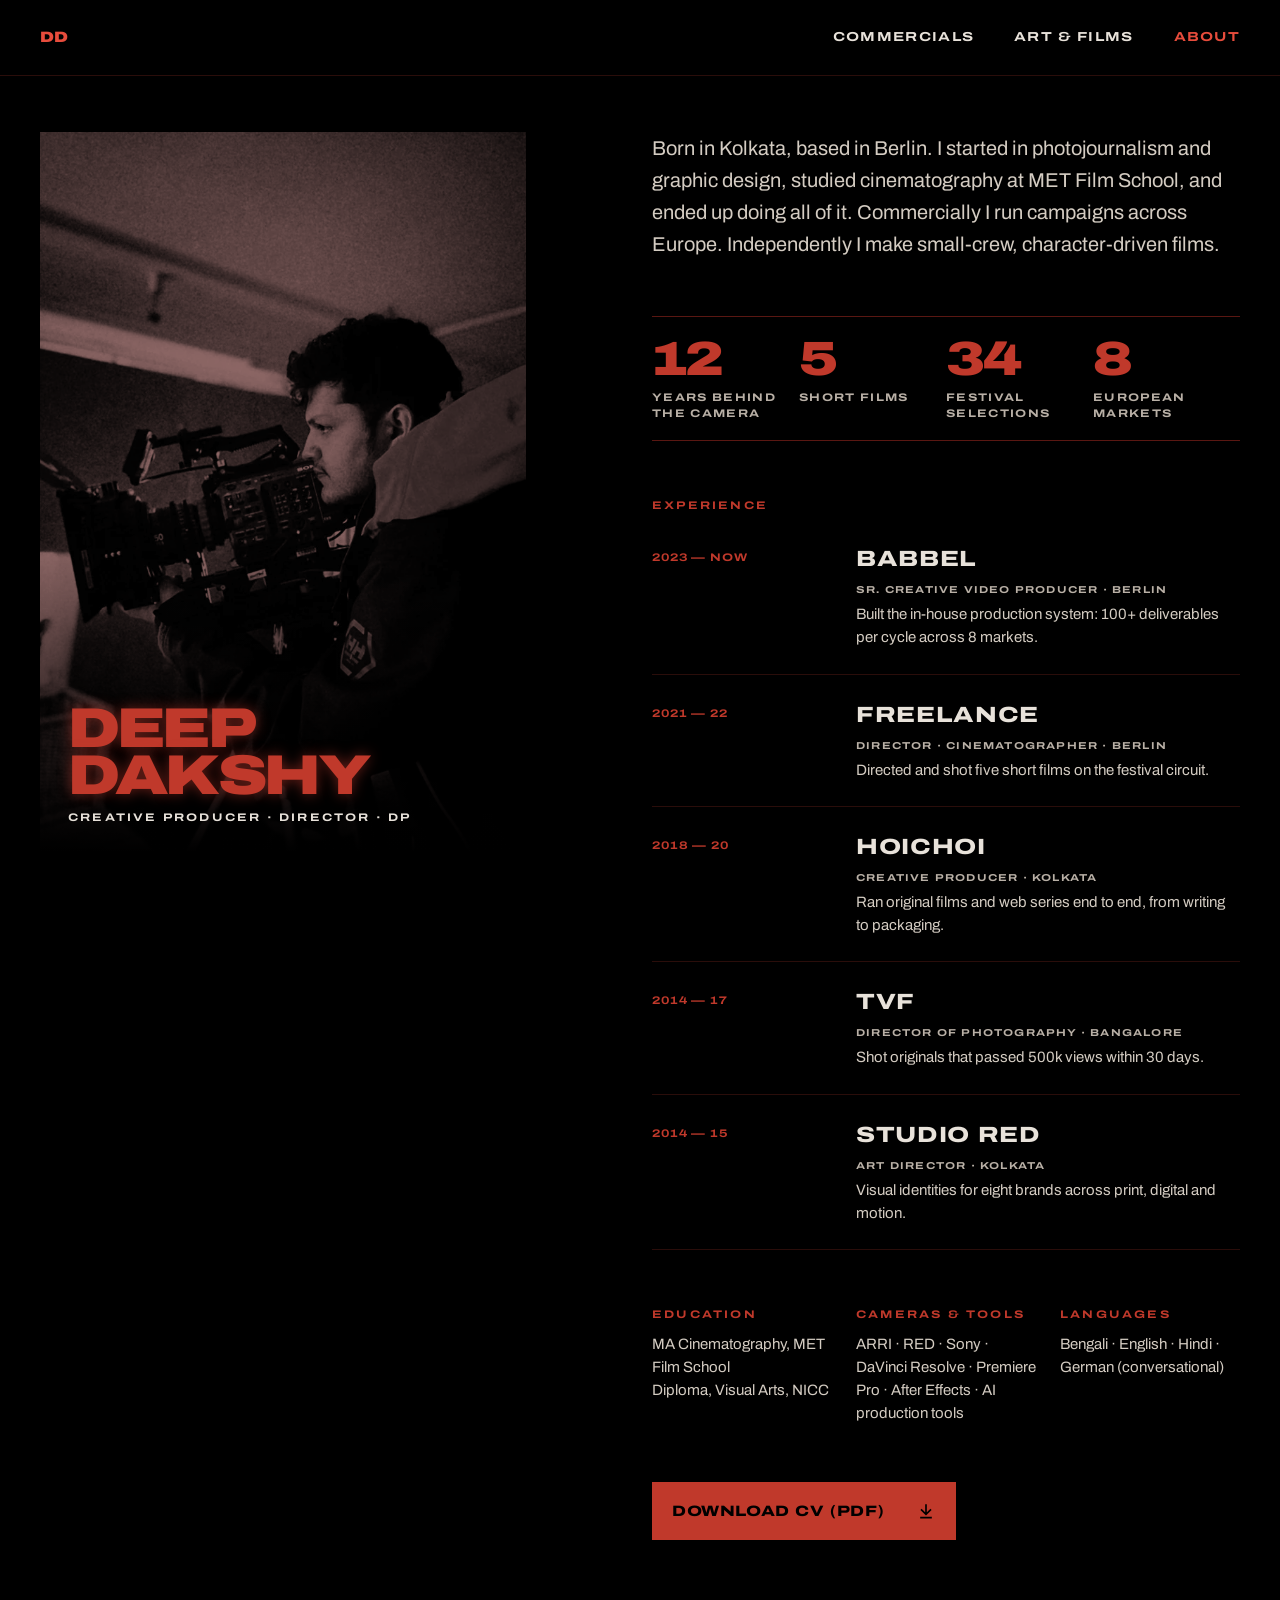
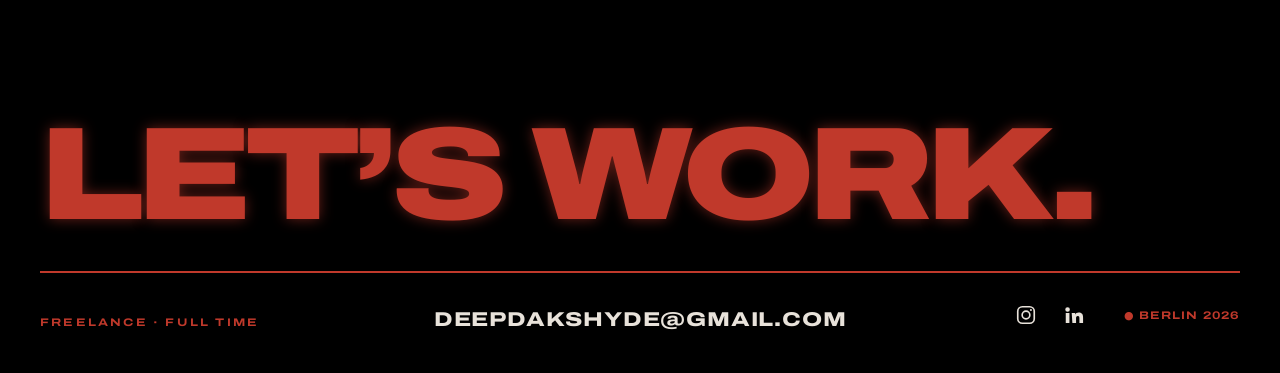
==== about.html @ ab52849b "Add files via upload" ====
<!DOCTYPE html>
<html lang="en">
<head>
  <meta charset="UTF-8">
  <meta name="viewport" content="width=device-width, initial-scale=1">
  <title>About &amp; CV — Deep Dakshy</title>
  <meta name="description" content="About Deep Dakshy: cinematographer, director and creative producer in Berlin. Experience at Babbel, Hoichoi, TVF and Studio Red. MA Cinematography, MET Film School.">
  <meta name="theme-color" content="#000000">
  <link rel="canonical" href="https://deepdakshy.com/about.html">
  <meta property="og:type" content="profile">
  <meta property="og:site_name" content="Deep Dakshy">
  <meta property="og:title" content="About &amp; CV — Deep Dakshy">
  <meta property="og:description" content="Cinematographer, director and creative producer. Berlin / Kolkata.">
  <meta property="og:url" content="https://deepdakshy.com/about.html">
  <meta property="og:image" content="https://deepdakshy.com/images/og-image.jpg">
  <meta property="og:image:width" content="1200">
  <meta property="og:image:height" content="630">
  <meta name="twitter:card" content="summary_large_image">
  <meta name="twitter:image" content="https://deepdakshy.com/images/og-image.jpg">
  <link rel="icon" href="/favicon.svg" type="image/svg+xml">
  <link rel="icon" href="/favicon.ico" sizes="any">
  <link rel="apple-touch-icon" href="/apple-touch-icon.png">
  <link rel="preconnect" href="https://fonts.googleapis.com">
  <link rel="preconnect" href="https://fonts.gstatic.com" crossorigin>
  <link href="https://fonts.googleapis.com/css2?family=Archivo:wdth,wght@62..125,400..900&display=swap" rel="stylesheet">
  <link rel="stylesheet" href="css/site.css">
</head>
<body data-page="about">
<a class="skip" href="#main">Skip to content</a>

<nav class="nav" aria-label="Main">
  <a class="nav__mark" href="index.html" aria-label="Deep Dakshy, home">DD</a>
  <div class="nav__links">
    <a href="commercial.html">COMMERCIALS</a>
    <a href="art.html">ART &amp; FILMS</a>
    <a href="about.html" aria-current="page">ABOUT</a>
  </div>
</nav>

<main id="main" class="about-wrap">
  <header class="about-hero">
    <img class="duotone" src="images/candid.webp" alt="Deep Dakshy operating a cinema camera" style="object-position: 62% 35%">
    <div class="duotone-tint"></div>
    <div class="about-hero__fade"></div>
    <div class="about-hero__name">
      <h1 class="t-display">DEEP<br>DAKSHY</h1>
      <span class="t-label">Creative producer · Director · DP</span>
    </div>
  </header>

  <div class="about-body">
    <p class="about-lede">Born in Kolkata, based in Berlin. I started in photojournalism and graphic design, studied cinematography at MET Film School, and ended up doing all of it. Commercially I run campaigns across Europe. Independently I make small-crew, character-driven films.</p>

    <div class="stats stats--4">
      <div class="stat"><span class="stat__n">12</span><span class="stat__l">YEARS BEHIND THE CAMERA</span></div>
      <div class="stat"><span class="stat__n">5</span><span class="stat__l">SHORT FILMS</span></div>
      <div class="stat"><span class="stat__n">34</span><span class="stat__l">FESTIVAL SELECTIONS</span></div>
      <div class="stat"><span class="stat__n">8</span><span class="stat__l">EUROPEAN MARKETS</span></div>
    </div>

    <section aria-labelledby="exp-h">
      <h2 id="exp-h" class="t-label t-red" style="margin:0 0 6px">Experience</h2>
      <div class="jobs">
        <div class="job"><span class="job__yrs">2023 — NOW</span><div class="job__main"><span class="job__co">BABBEL</span><span class="job__role">SR. CREATIVE VIDEO PRODUCER · BERLIN</span><span class="job__proof">Built the in-house production system: 100+ deliverables per cycle across 8 markets.</span></div></div>
        <div class="job"><span class="job__yrs">2021 — 22</span><div class="job__main"><span class="job__co">FREELANCE</span><span class="job__role">DIRECTOR · CINEMATOGRAPHER · BERLIN</span><span class="job__proof">Directed and shot five short films on the festival circuit.</span></div></div>
        <div class="job"><span class="job__yrs">2018 — 20</span><div class="job__main"><span class="job__co">HOICHOI</span><span class="job__role">CREATIVE PRODUCER · KOLKATA</span><span class="job__proof">Ran original films and web series end to end, from writing to packaging.</span></div></div>
        <div class="job"><span class="job__yrs">2014 — 17</span><div class="job__main"><span class="job__co">TVF</span><span class="job__role">DIRECTOR OF PHOTOGRAPHY · BANGALORE</span><span class="job__proof">Shot originals that passed 500k views within 30 days.</span></div></div>
        <div class="job"><span class="job__yrs">2014 — 15</span><div class="job__main"><span class="job__co">STUDIO RED</span><span class="job__role">ART DIRECTOR · KOLKATA</span><span class="job__proof">Visual identities for eight brands across print, digital and motion.</span></div></div>
      </div>
    </section>

    <div class="facts">
      <div class="fact"><h3 class="t-label t-red">Education</h3><p>MA Cinematography, MET Film School<br>Diploma, Visual Arts, NICC</p></div>
      <div class="fact"><h3 class="t-label t-red">Cameras &amp; tools</h3><p>ARRI · RED · Sony · DaVinci Resolve · Premiere Pro · After Effects · AI production tools</p></div>
      <div class="fact"><h3 class="t-label t-red">Languages</h3><p>Bengali · English · Hindi · German (conversational)</p></div>
    </div>

    <a class="btn-red" href="DeepDakshy_CV.pdf" download style="align-self:flex-start">DOWNLOAD CV (PDF)
      <svg width="20" height="20" viewBox="0 0 24 24" fill="none" stroke="#000" stroke-width="2" aria-hidden="true"><path d="M12 4v12M6 10l6 6 6-6M5 20h14"/></svg>
    </a>
  </div>
</main>

<footer class="footer" id="contact">
  <h2 class="t-display footer__sign">LET’S WORK.</h2>
  <div class="footer__row">
    <span class="t-label t-red">Freelance · Full time</span>
    <a class="footer__email" href="mailto:deepdakshyde@gmail.com" data-email-text>DEEPDAKSHYDE@GMAIL.COM</a>
    <div class="footer__links">
      <div><a class="social" href="https://www.instagram.com/de3pdakshy/" rel="noopener" aria-label="Instagram"><svg viewBox="0 0 24 24" width="22" height="22" fill="none" stroke="currentColor" stroke-width="1.8" aria-hidden="true"><rect x="3" y="3" width="18" height="18" rx="5"/><circle cx="12" cy="12" r="4.2"/><circle cx="17.4" cy="6.6" r="1.1" fill="currentColor" stroke="none"/></svg></a><a class="social" href="https://www.linkedin.com/in/deep-dakshy-a23316113/" rel="noopener" aria-label="LinkedIn"><svg viewBox="0 0 24 24" width="22" height="22" fill="currentColor" aria-hidden="true"><path d="M4.98 3.5a2.5 2.5 0 1 1 0 5 2.5 2.5 0 0 1 0-5zM3 9.75h4v11H3zM9.5 9.75h3.8v1.6h.06c.53-.95 1.83-1.95 3.77-1.95 4.03 0 4.77 2.5 4.77 5.75v5.6h-4v-4.96c0-1.18-.02-2.7-1.7-2.7-1.7 0-1.96 1.26-1.96 2.6v5.06h-4z"/></svg></a></div>
      <span class="t-red">● BERLIN <span data-year>2026</span></span>
    </div>
  </div>
</footer>

<script src="js/site.js" defer></script>
</body>
</html>
---- css/site.css ----
/* deepdakshy.com — 2026 redesign
   Mobile first. Desktop layout from 900px. */

:root {
  --bg: #000000;
  --surface: #140807;
  --line: #5A1712;
  --line-dim: #2A0D0A;
  --red: #C0392B;
  --red-hot: #E74C3C;
  --tint: #7A1410;
  --text: #E8E2DA;
  --text-2: #D4CCC2;
  --muted: #B9B0A6;
  --dim: #8A817A;
  --glow: 0 0 14px rgba(192, 57, 43, .55);
  --pad: 20px;
  --max: 1440px;
}

*, *::before, *::after { box-sizing: border-box; }
html { -webkit-text-size-adjust: 100%; scroll-behavior: smooth; }
body {
  margin: 0;
  background: var(--bg);
  color: var(--text);
  font-family: 'Archivo', system-ui, sans-serif;
  font-size: 16px;
  line-height: 1.5;
  -webkit-font-smoothing: antialiased;
}
img, video { display: block; max-width: 100%; }
a { color: inherit; text-decoration: none; }
a:hover { color: var(--red-hot); }
button { font: inherit; color: inherit; background: none; border: 0; padding: 0; cursor: pointer; }
:focus-visible { outline: 2px solid var(--red-hot); outline-offset: 3px; }
@media (prefers-reduced-motion: reduce) { html { scroll-behavior: auto; } }

.skip { position: absolute; left: -9999px; top: 8px; z-index: 50; padding: 10px 14px; background: var(--red); color: #000; }
.skip:focus { left: 8px; }

/* ── Type ─────────────────────────────────────────────── */
.t-display { font-weight: 900; font-stretch: 125%; letter-spacing: -.05em; line-height: .84; color: var(--red); text-shadow: var(--glow); margin: 0; }
.t-head { font-weight: 800; font-stretch: 125%; letter-spacing: .03em; line-height: 1.05; margin: 0; }
.t-label { font-weight: 700; font-stretch: 125%; font-size: 11px; letter-spacing: .2em; text-transform: uppercase; }
.t-red { color: var(--red); }
.t-muted { color: var(--muted); }

/* ── Nav ──────────────────────────────────────────────── */
.nav {
  position: sticky; top: 0; z-index: 20;
  display: flex; justify-content: space-between; align-items: center;
  padding: 6px var(--pad);
  background: var(--bg);
  border-bottom: 1px solid var(--line-dim);
  font-weight: 700; font-stretch: 125%; font-size: 12px; letter-spacing: .1em;
}
.nav--overlay { position: absolute; left: 0; right: 0; background: transparent; border-bottom: 0; }
.nav__mark { color: var(--red-hot); padding: 12px 0; font-weight: 900; letter-spacing: -.02em; font-size: 15px; }
.nav__links { display: flex; gap: 14px; white-space: nowrap; font-size: 10.5px; letter-spacing: .06em; }
.nav__links a { padding: 12px 0; }
.nav__links a[aria-current="page"] { color: var(--red-hot); }
.nav__links .nav__home { display: none; }

/* ── Buttons ──────────────────────────────────────────── */
.btn-red {
  display: inline-flex; justify-content: space-between; align-items: center; gap: 32px;
  padding: 18px 20px; background: var(--red); color: #000;
  font-weight: 800; font-stretch: 125%; font-size: 15px; letter-spacing: .04em;
}
.btn-red:hover { background: var(--red-hot); color: #000; }
.btn-more {
  display: block; width: 100%; margin-top: 8px; padding: 15px 0;
  border: 1.5px solid var(--red); color: var(--text);
  font-weight: 700; font-stretch: 125%; font-size: 11px; letter-spacing: .16em;
}
.btn-more:hover { background: var(--red); color: #000; }
.btn-more[hidden] { display: none; }

/* ── Home hero ────────────────────────────────────────── */
.hero { position: relative; min-height: 100vh; min-height: 100svh; overflow: hidden; display: flex; flex-direction: column; }
.hero__media { position: absolute; inset: 0; width: 100%; height: 100%; object-fit: cover; }
.hero__shade { position: absolute; inset: 0; background: rgba(0,0,0,.25); }
.hero__fade { position: absolute; left: 0; right: 0; bottom: 0; height: 70%; background: linear-gradient(to bottom, rgba(0,0,0,0), #000 82%); }
.hero__body { position: relative; margin-top: auto; padding: 96px var(--pad) 20px; display: flex; flex-direction: column; }
.hero__name { font-size: clamp(56px, 17vw, 168px); margin-top: 12px; }
.doors { margin-top: 28px; display: grid; border-top: 1px solid var(--line); }
.door { display: flex; justify-content: space-between; align-items: center; padding: 18px 0; border-bottom: 1px solid var(--line); }
.door__num { font-weight: 700; font-stretch: 125%; font-size: 11px; color: var(--red); margin-right: 14px; }
.door__name { font-weight: 800; font-stretch: 125%; font-size: clamp(19px, 6vw, 34px); letter-spacing: .02em; }
.door svg { flex: none; }
.scroll-cue { margin-top: 20px; align-self: center; color: var(--dim); }

/* ── Home about ───────────────────────────────────────── */
.intro { position: relative; padding: 80px var(--pad) 0; display: flex; flex-direction: column; gap: 24px; }
.intro__statement { font-weight: 800; font-stretch: 125%; font-size: 19px; line-height: 1.2; letter-spacing: .01em; color: var(--red); margin: 0; }
.intro__where { display: block; margin-top: 8px; font-weight: 600; font-size: 12px; letter-spacing: .08em; color: var(--dim); }
.intro__copy { margin: 0; font-size: 16px; line-height: 1.6; color: var(--muted); max-width: 480px; }
.intro__figure { position: relative; margin: 0; aspect-ratio: 4 / 5; overflow: hidden; }
.intro__figure--desktop { display: none; }
.intro__text { display: flex; flex-direction: column; gap: 24px; position: relative; }

.duotone { position: absolute; inset: 0; width: 100%; height: 100%; object-fit: cover; filter: grayscale(1) contrast(1.15) brightness(.75); }
.duotone-tint { position: absolute; inset: 0; background: var(--tint); mix-blend-mode: multiply; opacity: .5; }

.stats { display: grid; grid-template-columns: repeat(3, minmax(0, 1fr)); border-top: 1px solid var(--line); border-bottom: 1px solid var(--line); }
.stats--4 { grid-template-columns: repeat(2, minmax(0, 1fr)); }
.stat { padding: 18px 8px 18px 0; display: flex; flex-direction: column; gap: 6px; }
.stats--4 .stat { border-bottom: 1px solid var(--line); }
.stat__n { font-weight: 900; font-stretch: 125%; font-size: 36px; line-height: 1; letter-spacing: -.04em; color: var(--red); }
.stat__l { font-weight: 700; font-stretch: 125%; font-size: 10px; letter-spacing: .12em; color: var(--muted); }

/* ── Inner pages ──────────────────────────────────────── */
.page-head { padding: 36px var(--pad) 24px; display: flex; flex-direction: column; gap: 10px; }
.page-title { font-weight: 800; font-stretch: 125%; font-size: clamp(28px, 8.4vw, 64px); line-height: .95; letter-spacing: .01em; color: var(--red); margin: 0; }
.section { padding: 48px var(--pad) 0; }
.section:first-of-type { padding-top: 0; }
.section__head { display: flex; justify-content: space-between; align-items: baseline; margin-bottom: 14px; color: var(--red); }

.reel { position: relative; aspect-ratio: 16 / 9; background: var(--surface); overflow: hidden; }
.reel iframe { position: absolute; inset: 0; width: 100%; height: 100%; border: 0; }
.reel--vertical { aspect-ratio: 9 / 16; max-width: 420px; }

.grid-h { display: grid; gap: 32px; }
.grid-v { display: grid; grid-template-columns: repeat(2, minmax(0, 1fr)); column-gap: 12px; row-gap: 22px; }

.card { display: flex; flex-direction: column; gap: 12px; width: 100%; text-align: left; }
.card__frame { position: relative; aspect-ratio: 16 / 9; background: var(--surface); overflow: hidden; }
.card--v .card__frame { aspect-ratio: 9 / 16; }
.card__frame img { width: 100%; height: 100%; object-fit: cover; transition: transform .6s ease, filter .6s ease; }
.card:hover .card__frame img { transform: scale(1.03); }
.card__play { position: absolute; right: 12px; bottom: 12px; width: 16px; height: 16px; fill: var(--text); }
.card__tag { position: absolute; left: 12px; top: 12px; padding: 5px 8px; background: var(--red); color: #000; font-weight: 700; font-stretch: 125%; font-size: 10px; letter-spacing: .12em; text-transform: uppercase; }
.card__ph { position: absolute; inset: 0; display: flex; align-items: center; justify-content: center; padding: 16px; text-align: center; color: #6E5550; font-weight: 700; font-stretch: 125%; font-size: 11px; letter-spacing: .14em; text-transform: uppercase; }
.card__meta { display: flex; justify-content: space-between; align-items: baseline; gap: 12px; }
.card__title { text-transform: uppercase; font-weight: 800; font-stretch: 125%; font-size: 18px; letter-spacing: .03em; line-height: 1.05; }
.card--v .card__title { font-size: 13px; line-height: 1.15; }
.card__sub { font-weight: 700; font-stretch: 125%; font-size: 10px; letter-spacing: .14em; color: var(--muted); text-transform: uppercase; white-space: nowrap; }
.card--v .card__meta { flex-direction: column; gap: 4px; }
.card--v .card__sub { white-space: normal; }

.empty { color: var(--dim); font-size: 14px; }
.skeleton .card__frame { animation: pulse 1.6s ease-in-out infinite; }
@keyframes pulse { 50% { opacity: .55; } }
@media (prefers-reduced-motion: reduce) { .skeleton .card__frame { animation: none; } }

/* ── Modal ────────────────────────────────────────────── */
.modal { position: fixed; inset: 0; z-index: 40; background: #000; overflow-y: auto; display: none; }
.modal.is-open { display: block; }
.modal__bar { position: sticky; top: 0; display: flex; justify-content: space-between; align-items: center; padding: 6px var(--pad); background: #000; font-weight: 700; font-stretch: 125%; font-size: 12px; letter-spacing: .1em; }
.modal__close { padding: 12px 0; letter-spacing: .1em; font-weight: 700; font-stretch: 125%; font-size: 12px; }
.modal__body { max-width: 1100px; margin: 0 auto; padding: 0 0 64px; }
.modal__player { position: relative; aspect-ratio: 16 / 9; background: var(--surface); }
.modal__player--v { aspect-ratio: 9 / 16; max-width: 420px; margin: 0 auto; }
.modal__player iframe, .modal__player img { position: absolute; inset: 0; width: 100%; height: 100%; border: 0; object-fit: cover; }
.modal__info { padding: 24px var(--pad) 0; display: flex; flex-direction: column; gap: 14px; }
.modal__title { text-transform: uppercase; font-weight: 800; font-stretch: 125%; font-size: clamp(26px, 6vw, 40px); letter-spacing: .02em; line-height: 1; margin: 0; }
.modal__facts { display: flex; flex-wrap: wrap; gap: 8px 18px; color: var(--red); }
.modal__chips { display: flex; flex-wrap: wrap; gap: 8px; }
.chip { padding: 6px 10px; border: 1px solid var(--line); color: var(--text); font-weight: 700; font-stretch: 125%; font-size: 10px; letter-spacing: .12em; text-transform: uppercase; }
.modal__text p { margin: 0 0 14px; font-size: 16px; line-height: 1.65; color: var(--text-2); max-width: 680px; }
.modal__stills { display: grid; grid-template-columns: repeat(2, minmax(0, 1fr)); gap: 8px; padding: 8px var(--pad) 0; }
.modal__stills img { width: 100%; aspect-ratio: 16 / 9; object-fit: cover; }
body.no-scroll { overflow: hidden; }

/* ── About page ───────────────────────────────────────── */
.about-hero { position: relative; height: 460px; overflow: hidden; }
.about-hero__fade { position: absolute; left: 0; right: 0; bottom: 0; height: 220px; background: linear-gradient(to bottom, rgba(0,0,0,0), #000); }
.about-hero__name { position: absolute; left: var(--pad); right: var(--pad); bottom: 16px; display: flex; flex-direction: column; gap: 10px; }
.about-hero__name .t-display { font-size: clamp(34px, 9.5vw, 56px); }
.about-body { padding: 24px var(--pad) 0; display: flex; flex-direction: column; gap: 48px; }
.about-lede { margin: 0; font-size: 17px; line-height: 1.6; color: var(--text-2); }
.jobs { display: flex; flex-direction: column; }
.job { padding: 20px 0; border-bottom: 1px solid var(--line-dim); display: flex; flex-direction: column; gap: 6px; }
.job__main { display: flex; flex-direction: column; gap: 6px; }
.job__co { font-weight: 800; font-stretch: 125%; font-size: 20px; letter-spacing: .03em; }
.job__yrs { font-weight: 700; font-stretch: 125%; font-size: 11px; letter-spacing: .08em; color: var(--red); white-space: nowrap; }
.job__role { font-weight: 700; font-stretch: 125%; font-size: 10px; letter-spacing: .12em; color: var(--muted); }
.job__proof { font-size: 15px; line-height: 1.55; color: var(--text-2); }
.facts { display: grid; gap: 28px; }
.fact h3 { margin: 0 0 10px; }
.fact p { margin: 0; font-size: 15px; line-height: 1.55; color: var(--text-2); }

/* ── Footer ───────────────────────────────────────────── */
.footer { margin-top: 96px; padding: 0 var(--pad) 24px; display: flex; flex-direction: column; gap: 12px; }
.footer__sign { font-size: clamp(52px, 15vw, 132px); margin-bottom: 18px; }
.footer__sign--long { font-size: clamp(34px, 8.6vw, 76px); }
.footer__row { border-top: 2px solid var(--red); padding-top: 14px; display: grid; gap: 10px; }
.footer__email { font-weight: 800; font-stretch: 125%; font-size: 15px; letter-spacing: .04em; padding: 6px 0; }
.footer__links { display: flex; justify-content: space-between; align-items: center; font-weight: 700; font-stretch: 125%; font-size: 10px; letter-spacing: .1em; }
.footer__links > div { display: flex; gap: 18px; }
.footer__links a { padding: 12px 0; }
.social { display: inline-flex; align-items: center; justify-content: center; min-width: 44px; min-height: 44px; padding: 0 !important; color: var(--text); }
.social:hover { color: var(--red-hot); }
.footer__links > div { align-items: center; gap: 4px !important; margin-left: -11px; }

/* ── Desktop ──────────────────────────────────────────── */
@media (min-width: 900px) {
  :root { --pad: 40px; }
  .nav { padding: 14px var(--pad); font-size: 13px; }
  .nav__links { gap: 40px; font-size: 13px; letter-spacing: .1em; }
  .nav__links .nav__home { display: inline; }

  .hero__body { padding-bottom: 44px; }
  .hero__name { font-size: min(9.4vw, 140px); }
  .br-m { display: none; }
  .doors { grid-template-columns: repeat(2, minmax(0, 1fr)); column-gap: 40px; border-top: 0; margin-top: 44px; }
  .door { border-top: 1px solid var(--line); padding: 22px 0; }
  .scroll-cue { display: none; }

  .intro { margin-top: 80px; min-height: 980px; padding: 140px var(--pad); display: grid; grid-template-columns: repeat(12, minmax(0, 1fr)); column-gap: 24px; align-items: center; overflow: hidden; }
  .intro__text { grid-column: span 5; gap: 28px; }
  .intro__figure--mobile { display: none; }
  .intro__figure--desktop { display: block; }
  .intro__statement { font-size: 30px; line-height: 1.15; }
  .intro__where { font-size: 14px; }
  .intro__copy { font-size: 18px; }
  .intro__figure { position: absolute; top: 0; right: 0; width: 57%; height: 100%; aspect-ratio: auto; }
  .intro__figure::after { content: ""; position: absolute; inset: 0; background: linear-gradient(to right, #000 0%, rgba(0,0,0,.6) 30%, rgba(0,0,0,0) 60%), linear-gradient(to bottom, #000 0%, rgba(0,0,0,0) 20%, rgba(0,0,0,0) 76%, #000 100%); }
  .stat__n { font-size: 48px; }
  .stat__l { font-size: 11px; }
  .stats--4 { grid-template-columns: repeat(4, minmax(0, 1fr)); }
  .stats--4 .stat { border-bottom: 0; }

  .page-head { padding: 72px var(--pad) 40px; flex-direction: row; justify-content: space-between; align-items: flex-end; }
  .section { padding-top: 88px; }
  .reel { aspect-ratio: 21 / 9; }
  .reel--vertical { aspect-ratio: 9 / 16; }
  .grid-h { grid-template-columns: repeat(2, minmax(0, 1fr)); column-gap: 24px; row-gap: 48px; }
  .grid-v { grid-template-columns: repeat(4, minmax(0, 1fr)); column-gap: 24px; row-gap: 40px; }
  .card__title { font-size: 22px; }
  .card--v .card__title { font-size: 16px; }
  .btn-more { width: auto; margin: 24px auto 0; padding: 16px 48px; }

  .modal__bar { padding: 14px var(--pad); }
  .modal__body { padding-top: 24px; }
  .modal__info { padding-left: 0; padding-right: 0; }
  .modal__stills { grid-template-columns: repeat(3, minmax(0, 1fr)); padding: 8px 0 0; }

  .about-wrap { padding: 56px var(--pad) 0; display: grid; grid-template-columns: repeat(12, minmax(0, 1fr)); column-gap: 24px; align-items: start; }
  .about-hero { grid-column: span 5; position: sticky; top: 110px; height: 720px; }
  .about-hero__fade { height: 300px; }
  .about-hero__name { left: 28px; right: 28px; bottom: 26px; }
  .about-body { grid-column: 7 / span 6; padding: 0; gap: 56px; }
  .about-lede { font-size: 20px; }
  .job { display: grid; grid-template-columns: repeat(6, minmax(0, 1fr)); column-gap: 24px; padding: 24px 0; }
  .job__yrs { grid-column: span 2; padding-top: 6px; }
  .job__main { grid-column: span 4; display: flex; flex-direction: column; gap: 6px; }
  .job__co { font-size: 22px; }
  .facts { grid-template-columns: repeat(3, minmax(0, 1fr)); column-gap: 24px; }

  .footer { margin-top: 180px; padding-bottom: 36px; gap: 40px; }
  .footer__sign { margin-bottom: 0; }
  .footer__row { grid-template-columns: repeat(3, minmax(0, 1fr)); align-items: baseline; padding-top: 20px; column-gap: 24px; }
  .footer__email { justify-self: center; font-size: 20px; padding: 0; }
  .footer__links { justify-self: end; gap: 28px; font-size: 11px; }
  .footer__links > div { gap: 28px; }
}
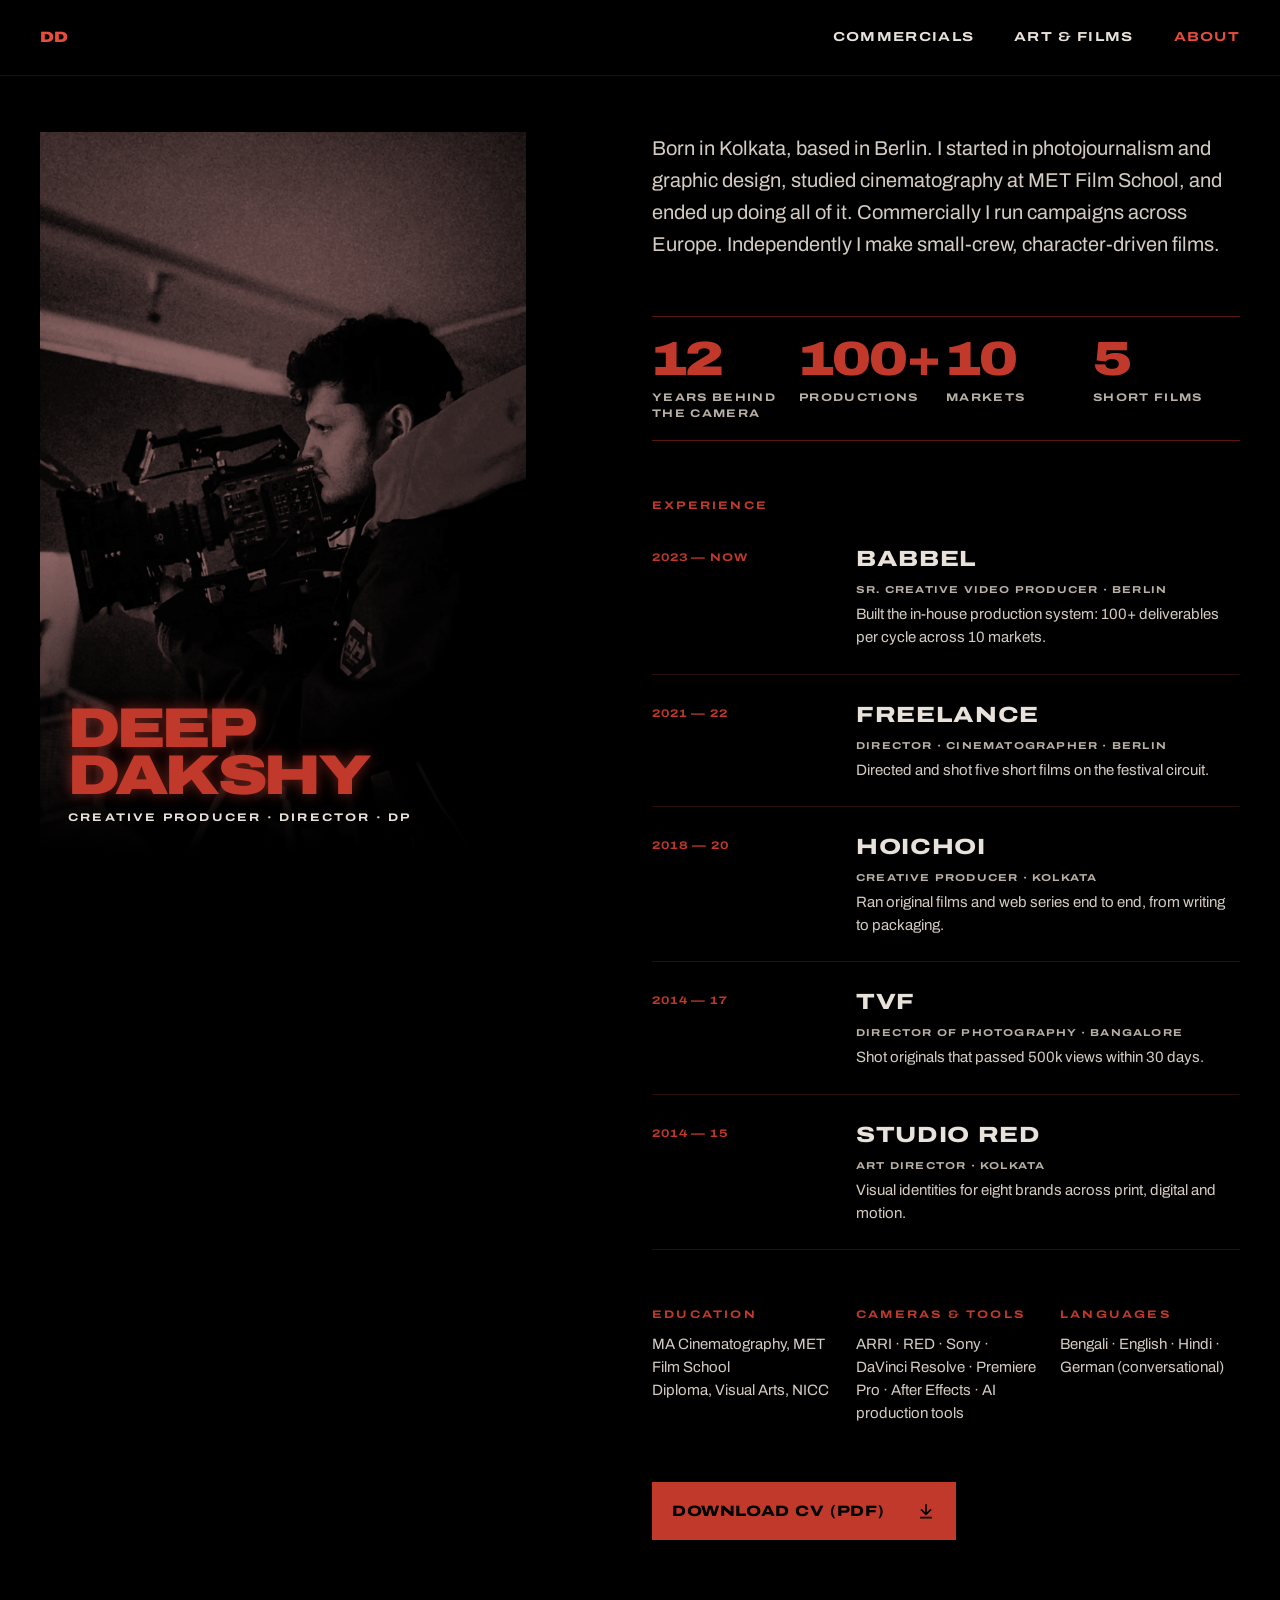
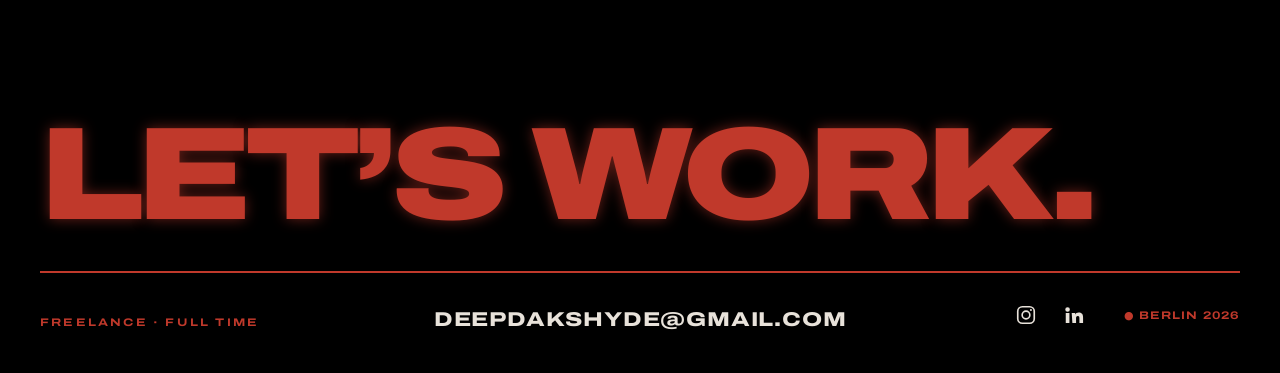
==== commit c6230477: "Add files via upload" ====
--- a/about.html
+++ b/about.html
@@ -53,15 +53,15 @@
 
     <div class="stats stats--4">
       <div class="stat"><span class="stat__n">12</span><span class="stat__l">YEARS BEHIND THE CAMERA</span></div>
+      <div class="stat"><span class="stat__n">100+</span><span class="stat__l">PRODUCTIONS</span></div>
+      <div class="stat"><span class="stat__n">10</span><span class="stat__l">MARKETS</span></div>
       <div class="stat"><span class="stat__n">5</span><span class="stat__l">SHORT FILMS</span></div>
-      <div class="stat"><span class="stat__n">34</span><span class="stat__l">FESTIVAL SELECTIONS</span></div>
-      <div class="stat"><span class="stat__n">8</span><span class="stat__l">EUROPEAN MARKETS</span></div>
     </div>
 
     <section aria-labelledby="exp-h">
       <h2 id="exp-h" class="t-label t-red" style="margin:0 0 6px">Experience</h2>
       <div class="jobs">
-        <div class="job"><span class="job__yrs">2023 — NOW</span><div class="job__main"><span class="job__co">BABBEL</span><span class="job__role">SR. CREATIVE VIDEO PRODUCER · BERLIN</span><span class="job__proof">Built the in-house production system: 100+ deliverables per cycle across 8 markets.</span></div></div>
+        <div class="job"><span class="job__yrs">2023 — NOW</span><div class="job__main"><span class="job__co">BABBEL</span><span class="job__role">SR. CREATIVE VIDEO PRODUCER · BERLIN</span><span class="job__proof">Built the in-house production system: 100+ deliverables per cycle across 10 markets.</span></div></div>
         <div class="job"><span class="job__yrs">2021 — 22</span><div class="job__main"><span class="job__co">FREELANCE</span><span class="job__role">DIRECTOR · CINEMATOGRAPHER · BERLIN</span><span class="job__proof">Directed and shot five short films on the festival circuit.</span></div></div>
         <div class="job"><span class="job__yrs">2018 — 20</span><div class="job__main"><span class="job__co">HOICHOI</span><span class="job__role">CREATIVE PRODUCER · KOLKATA</span><span class="job__proof">Ran original films and web series end to end, from writing to packaging.</span></div></div>
         <div class="job"><span class="job__yrs">2014 — 17</span><div class="job__main"><span class="job__co">TVF</span><span class="job__role">DIRECTOR OF PHOTOGRAPHY · BANGALORE</span><span class="job__proof">Shot originals that passed 500k views within 30 days.</span></div></div>
--- a/css/site.css
+++ b/css/site.css
@@ -78,11 +78,11 @@
 .btn-more[hidden] { display: none; }
 
 /* ── Home hero ────────────────────────────────────────── */
-.hero { position: relative; min-height: 100vh; min-height: 100svh; overflow: hidden; display: flex; flex-direction: column; }
-.hero__media { position: absolute; inset: 0; width: 100%; height: 100%; object-fit: cover; }
-.hero__shade { position: absolute; inset: 0; background: rgba(0,0,0,.25); }
-.hero__fade { position: absolute; left: 0; right: 0; bottom: 0; height: 70%; background: linear-gradient(to bottom, rgba(0,0,0,0), #000 82%); }
-.hero__body { position: relative; margin-top: auto; padding: 96px var(--pad) 20px; display: flex; flex-direction: column; }
+.hero { position: relative; overflow: hidden; display: flex; flex-direction: column; }
+.hero__media { position: relative; width: 100%; aspect-ratio: 4 / 3; height: auto; object-fit: cover; }
+.hero__shade { position: absolute; top: 0; left: 0; width: 100%; aspect-ratio: 4 / 3; background: rgba(0,0,0,.2); }
+.hero__fade { position: absolute; left: 0; right: 0; top: calc(75vw - 140px); height: 140px; background: linear-gradient(to bottom, rgba(0,0,0,0), #000); }
+.hero__body { position: relative; margin-top: -72px; padding: 0 var(--pad) 20px; display: flex; flex-direction: column; }
 .hero__name { font-size: clamp(56px, 17vw, 168px); margin-top: 12px; }
 .doors { margin-top: 28px; display: grid; border-top: 1px solid var(--line); }
 .door { display: flex; justify-content: space-between; align-items: center; padding: 18px 0; border-bottom: 1px solid var(--line); }
@@ -103,8 +103,8 @@
 .duotone { position: absolute; inset: 0; width: 100%; height: 100%; object-fit: cover; filter: grayscale(1) contrast(1.15) brightness(.75); }
 .duotone-tint { position: absolute; inset: 0; background: var(--tint); mix-blend-mode: multiply; opacity: .5; }
 
-.stats { display: grid; grid-template-columns: repeat(3, minmax(0, 1fr)); border-top: 1px solid var(--line); border-bottom: 1px solid var(--line); }
-.stats--4 { grid-template-columns: repeat(2, minmax(0, 1fr)); }
+.stats { display: grid; grid-template-columns: repeat(3, auto); justify-content: space-between; border-top: 1px solid var(--line); border-bottom: 1px solid var(--line); }
+.stats--4 { grid-template-columns: repeat(2, minmax(0, 1fr)); justify-content: stretch; }
 .stat { padding: 18px 8px 18px 0; display: flex; flex-direction: column; gap: 6px; }
 .stats--4 .stat { border-bottom: 1px solid var(--line); }
 .stat__n { font-weight: 900; font-stretch: 125%; font-size: 36px; line-height: 1; letter-spacing: -.04em; color: var(--red); }
@@ -201,7 +201,10 @@
   .nav__links { gap: 40px; font-size: 13px; letter-spacing: .1em; }
   .nav__links .nav__home { display: inline; }
 
-  .hero__body { padding-bottom: 44px; }
+  .hero { min-height: 100vh; min-height: 100svh; }
+  .hero__media, .hero__shade { position: absolute; inset: 0; width: 100%; height: 100%; aspect-ratio: auto; }
+  .hero__fade { top: auto; bottom: 0; height: 70%; background: linear-gradient(to bottom, rgba(0,0,0,0), #000 82%); }
+  .hero__body { margin-top: auto; padding: 96px var(--pad) 44px; }
   .hero__name { font-size: min(9.4vw, 140px); }
   .br-m { display: none; }
   .doors { grid-template-columns: repeat(2, minmax(0, 1fr)); column-gap: 40px; border-top: 0; margin-top: 44px; }
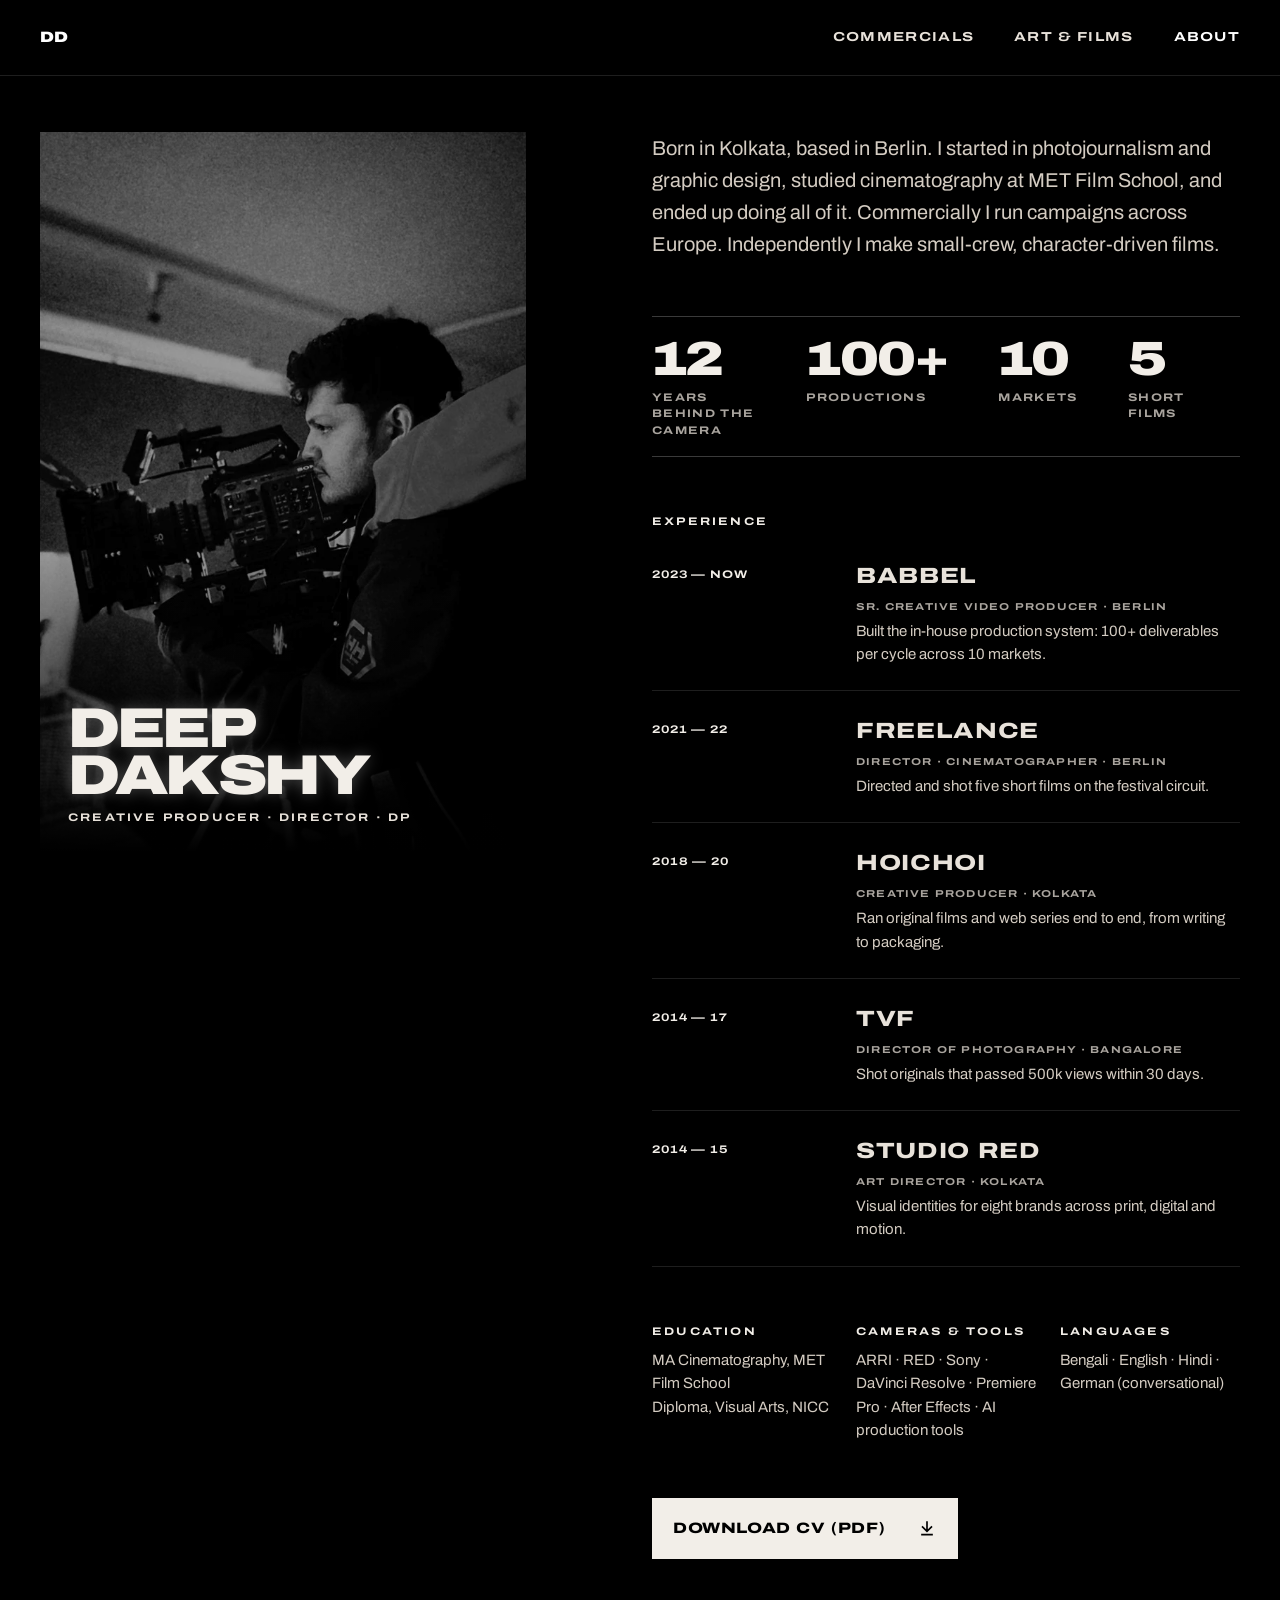
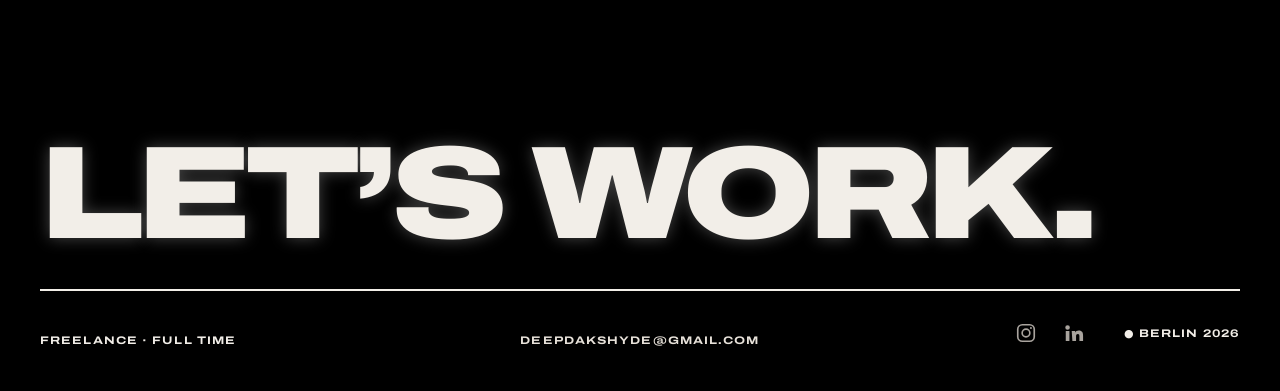
==== commit 4802c80a: "Add files via upload" ====
--- a/about.html
+++ b/about.html
@@ -30,7 +30,9 @@
 
 <nav class="nav" aria-label="Main">
   <a class="nav__mark" href="index.html" aria-label="Deep Dakshy, home">DD</a>
-  <div class="nav__links">
+  <button type="button" class="nav__toggle" aria-expanded="false" aria-controls="site-menu" aria-label="Open menu"><span></span><span></span></button>
+  <div class="nav__links" id="site-menu">
+      <a class="nav__home" href="index.html">HOME</a>
     <a href="commercial.html">COMMERCIALS</a>
     <a href="art.html">ART &amp; FILMS</a>
     <a href="about.html" aria-current="page">ABOUT</a>
--- a/css/site.css
+++ b/css/site.css
@@ -3,17 +3,17 @@
 
 :root {
   --bg: #000000;
-  --surface: #140807;
-  --line: #5A1712;
-  --line-dim: #2A0D0A;
-  --red: #C0392B;
-  --red-hot: #E74C3C;
-  --tint: #7A1410;
+  --surface: #121212;
+  --line: #3A3A3A;
+  --line-dim: #1E1E1E;
+  --red: #F2EEE8;
+  --red-hot: #FFFFFF;
+  --tint: #3A3A3A;
   --text: #E8E2DA;
   --text-2: #D4CCC2;
-  --muted: #B9B0A6;
-  --dim: #8A817A;
-  --glow: 0 0 14px rgba(192, 57, 43, .55);
+  --muted: #A9A49E;
+  --dim: #7E7A75;
+  --glow: 0 0 16px rgba(255, 255, 255, .28);
   --pad: 20px;
   --max: 1440px;
 }
@@ -31,7 +31,6 @@
 }
 img, video { display: block; max-width: 100%; }
 a { color: inherit; text-decoration: none; }
-a:hover { color: var(--red-hot); }
 button { font: inherit; color: inherit; background: none; border: 0; padding: 0; cursor: pointer; }
 :focus-visible { outline: 2px solid var(--red-hot); outline-offset: 3px; }
 @media (prefers-reduced-motion: reduce) { html { scroll-behavior: auto; } }
@@ -68,13 +67,11 @@
   padding: 18px 20px; background: var(--red); color: #000;
   font-weight: 800; font-stretch: 125%; font-size: 15px; letter-spacing: .04em;
 }
-.btn-red:hover { background: var(--red-hot); color: #000; }
 .btn-more {
   display: block; width: 100%; margin-top: 8px; padding: 15px 0;
   border: 1.5px solid var(--red); color: var(--text);
   font-weight: 700; font-stretch: 125%; font-size: 11px; letter-spacing: .16em;
 }
-.btn-more:hover { background: var(--red); color: #000; }
 .btn-more[hidden] { display: none; }
 
 /* ── Home hero ────────────────────────────────────────── */
@@ -101,10 +98,10 @@
 .intro__text { display: flex; flex-direction: column; gap: 24px; position: relative; }
 
 .duotone { position: absolute; inset: 0; width: 100%; height: 100%; object-fit: cover; filter: grayscale(1) contrast(1.15) brightness(.75); }
-.duotone-tint { position: absolute; inset: 0; background: var(--tint); mix-blend-mode: multiply; opacity: .5; }
-
-.stats { display: grid; grid-template-columns: repeat(3, auto); justify-content: space-between; border-top: 1px solid var(--line); border-bottom: 1px solid var(--line); }
-.stats--4 { grid-template-columns: repeat(2, minmax(0, 1fr)); justify-content: stretch; }
+.duotone-tint { position: absolute; inset: 0; background: var(--tint); mix-blend-mode: multiply; opacity: .25; }
+
+.stats { display: grid; grid-template-columns: repeat(3, auto); justify-content: space-between; column-gap: 20px; border-top: 1px solid var(--line); border-bottom: 1px solid var(--line); }
+.stats--4 { grid-template-columns: repeat(2, minmax(0, 1fr)); justify-content: stretch; column-gap: 0; }
 .stat { padding: 18px 8px 18px 0; display: flex; flex-direction: column; gap: 6px; }
 .stats--4 .stat { border-bottom: 1px solid var(--line); }
 .stat__n { font-weight: 900; font-stretch: 125%; font-size: 36px; line-height: 1; letter-spacing: -.04em; color: var(--red); }
@@ -128,10 +125,9 @@
 .card__frame { position: relative; aspect-ratio: 16 / 9; background: var(--surface); overflow: hidden; }
 .card--v .card__frame { aspect-ratio: 9 / 16; }
 .card__frame img { width: 100%; height: 100%; object-fit: cover; transition: transform .6s ease, filter .6s ease; }
-.card:hover .card__frame img { transform: scale(1.03); }
 .card__play { position: absolute; right: 12px; bottom: 12px; width: 16px; height: 16px; fill: var(--text); }
 .card__tag { position: absolute; left: 12px; top: 12px; padding: 5px 8px; background: var(--red); color: #000; font-weight: 700; font-stretch: 125%; font-size: 10px; letter-spacing: .12em; text-transform: uppercase; }
-.card__ph { position: absolute; inset: 0; display: flex; align-items: center; justify-content: center; padding: 16px; text-align: center; color: #6E5550; font-weight: 700; font-stretch: 125%; font-size: 11px; letter-spacing: .14em; text-transform: uppercase; }
+.card__ph { position: absolute; inset: 0; display: flex; align-items: center; justify-content: center; padding: 16px; text-align: center; color: #5E5A55; font-weight: 700; font-stretch: 125%; font-size: 11px; letter-spacing: .14em; text-transform: uppercase; }
 .card__meta { display: flex; justify-content: space-between; align-items: baseline; gap: 12px; }
 .card__title { text-transform: uppercase; font-weight: 800; font-stretch: 125%; font-size: 18px; letter-spacing: .03em; line-height: 1.05; }
 .card--v .card__title { font-size: 13px; line-height: 1.15; }
@@ -186,12 +182,12 @@
 .footer__sign { font-size: clamp(52px, 15vw, 132px); margin-bottom: 18px; }
 .footer__sign--long { font-size: clamp(34px, 8.6vw, 76px); }
 .footer__row { border-top: 2px solid var(--red); padding-top: 14px; display: grid; gap: 10px; }
-.footer__email { font-weight: 800; font-stretch: 125%; font-size: 15px; letter-spacing: .04em; padding: 6px 0; }
+.footer__email { font-weight: 700; font-stretch: 125%; font-size: 10px; letter-spacing: .1em; padding: 12px 0; }
+.footer__row .t-label { font-size: 10px; letter-spacing: .1em; }
 .footer__links { display: flex; justify-content: space-between; align-items: center; font-weight: 700; font-stretch: 125%; font-size: 10px; letter-spacing: .1em; }
 .footer__links > div { display: flex; gap: 18px; }
 .footer__links a { padding: 12px 0; }
 .social { display: inline-flex; align-items: center; justify-content: center; min-width: 44px; min-height: 44px; padding: 0 !important; color: var(--text); }
-.social:hover { color: var(--red-hot); }
 .footer__links > div { align-items: center; gap: 4px !important; margin-left: -11px; }
 
 /* ── Desktop ──────────────────────────────────────────── */
@@ -199,7 +195,6 @@
   :root { --pad: 40px; }
   .nav { padding: 14px var(--pad); font-size: 13px; }
   .nav__links { gap: 40px; font-size: 13px; letter-spacing: .1em; }
-  .nav__links .nav__home { display: inline; }
 
   .hero { min-height: 100vh; min-height: 100svh; }
   .hero__media, .hero__shade { position: absolute; inset: 0; width: 100%; height: 100%; aspect-ratio: auto; }
@@ -221,9 +216,12 @@
   .intro__figure { position: absolute; top: 0; right: 0; width: 57%; height: 100%; aspect-ratio: auto; }
   .intro__figure::after { content: ""; position: absolute; inset: 0; background: linear-gradient(to right, #000 0%, rgba(0,0,0,.6) 30%, rgba(0,0,0,0) 60%), linear-gradient(to bottom, #000 0%, rgba(0,0,0,0) 20%, rgba(0,0,0,0) 76%, #000 100%); }
   .stat__n { font-size: 48px; }
+  .stats { justify-content: start; column-gap: 64px; }
+
   .stat__l { font-size: 11px; }
-  .stats--4 { grid-template-columns: repeat(4, minmax(0, 1fr)); }
+  .stats--4 { grid-template-columns: repeat(4, auto); justify-content: space-between; column-gap: 32px; }
   .stats--4 .stat { border-bottom: 0; }
+  .stats--4 .stat__l { max-width: 13ch; }
 
   .page-head { padding: 72px var(--pad) 40px; flex-direction: row; justify-content: space-between; align-items: flex-end; }
   .section { padding-top: 88px; }
@@ -255,7 +253,76 @@
   .footer { margin-top: 180px; padding-bottom: 36px; gap: 40px; }
   .footer__sign { margin-bottom: 0; }
   .footer__row { grid-template-columns: repeat(3, minmax(0, 1fr)); align-items: baseline; padding-top: 20px; column-gap: 24px; }
-  .footer__email { justify-self: center; font-size: 20px; padding: 0; }
+  .footer__email { justify-self: center; font-size: 11px; padding: 0; }
+  .footer__row .t-label { font-size: 11px; }
   .footer__links { justify-self: end; gap: 28px; font-size: 11px; }
   .footer__links > div { gap: 28px; }
 }
+
+/* ── Hover & focus (only on devices that can hover) ───── */
+.btn-red { border: 1.5px solid var(--red); transition: background .25s ease, color .25s ease; }
+.btn-more { transition: background .25s ease, color .25s ease; }
+.card__frame img { filter: brightness(.82); transition: transform .6s cubic-bezier(.2,.7,.2,1), filter .4s ease; }
+.card__play { transition: transform .3s ease; }
+.door svg, .btn-red svg { transition: transform .3s cubic-bezier(.2,.7,.2,1); }
+.door__name { transition: transform .3s cubic-bezier(.2,.7,.2,1); display: inline-block; }
+.social { color: var(--muted); transition: color .2s ease, transform .2s ease; }
+.nav__links a, .footer__email, .modal__close { background: linear-gradient(currentColor, currentColor) 0 calc(100% - 8px) / 0 1.5px no-repeat; transition: background-size .3s ease, color .2s ease; }
+.footer__email { background-position: 0 calc(100% - 8px); }
+@media (min-width: 900px) { .footer__email { background-position: 0 100%; } }
+
+@media (hover: hover) and (pointer: fine) {
+  .nav__links a:hover, .footer__email:hover, .modal__close:hover { background-size: 100% 1.5px; color: #fff; }
+  .nav__mark:hover { color: #fff; opacity: .7; }
+  .door:hover .door__name { transform: translateX(8px); color: #fff; }
+  .door:hover svg { transform: translateX(6px); }
+  .btn-red:hover { background: transparent; color: var(--red); }
+  .btn-red:hover svg { transform: translateX(4px); stroke: var(--red); }
+  .btn-more:hover { background: var(--red); color: #000; }
+  .card:hover .card__frame img { transform: scale(1.04); filter: brightness(1); }
+  .card:hover .card__play { transform: scale(1.4); }
+  .card:hover .card__title { color: #fff; }
+  .social:hover { color: #fff; transform: translateY(-2px); }
+}
+.card:focus-visible .card__frame img { filter: brightness(1); }
+@media (prefers-reduced-motion: reduce) {
+  .card__frame img, .door__name, .door svg, .btn-red svg, .social { transition: none; }
+}
+
+/* ── Never scroll sideways ────────────────────────────── */
+html, body { overflow-x: clip; }
+.grid-h, .grid-v { grid-template-columns: minmax(0, 1fr); }
+.grid-v { grid-template-columns: repeat(2, minmax(0, 1fr)); }
+.card, .card__meta, .card__title { min-width: 0; }
+.card__title, .card__ph, .page-title, .modal__title, .job__co, .footer__email { overflow-wrap: anywhere; }
+.card__meta { flex-wrap: wrap; row-gap: 6px; }
+.card__sub { white-space: normal; }
+.card__tag { max-width: calc(100% - 24px); white-space: nowrap; overflow: hidden; text-overflow: ellipsis; }
+@media (max-width: 360px) {
+  .nav__links { gap: 10px; font-size: 9.5px; letter-spacing: .04em; }
+}
+@media (min-width: 900px) {
+  .grid-h { grid-template-columns: repeat(2, minmax(0, 1fr)); }
+  .grid-v { grid-template-columns: repeat(4, minmax(0, 1fr)); }
+}
+
+/* ── Mobile menu ──────────────────────────────────────── */
+.nav__toggle { display: none; }
+@media (max-width: 899px) {
+  .nav { z-index: 30; }
+  .nav__toggle { display: inline-flex; flex-direction: column; justify-content: center; gap: 7px; width: 44px; height: 44px; margin-right: -10px; padding: 0 10px; position: relative; z-index: 2; }
+  .nav__toggle span { display: block; height: 2px; width: 100%; background: var(--text); transition: transform .3s ease; }
+  .nav.is-open .nav__toggle span:first-child { transform: translateY(4.5px) rotate(45deg); }
+  .nav.is-open .nav__toggle span:last-child { transform: translateY(-4.5px) rotate(-45deg); }
+  .nav__links { position: fixed; inset: 0; z-index: 1; display: flex; flex-direction: column; justify-content: center; gap: 6px; padding: 0 var(--pad); background: #000; font-weight: 800; font-stretch: 125%; font-size: clamp(28px, 9vw, 40px); letter-spacing: -.01em; opacity: 0; visibility: hidden; transition: opacity .3s ease, visibility .3s; }
+  .nav__links a { padding: 10px 0; background: none !important; }
+  .nav__links .nav__home { display: block; }
+  .nav.is-open .nav__links { opacity: 1; visibility: visible; }
+  .nav.is-open .nav__mark { position: relative; z-index: 2; }
+  .nav--overlay.is-open { background: transparent; }
+
+  /* Home: first screen ends exactly at the scroll cue */
+  .hero { min-height: 100vh; min-height: 100svh; }
+  .hero__body { flex: 1; }
+  .scroll-cue { margin-top: auto; padding-top: 24px; }
+}
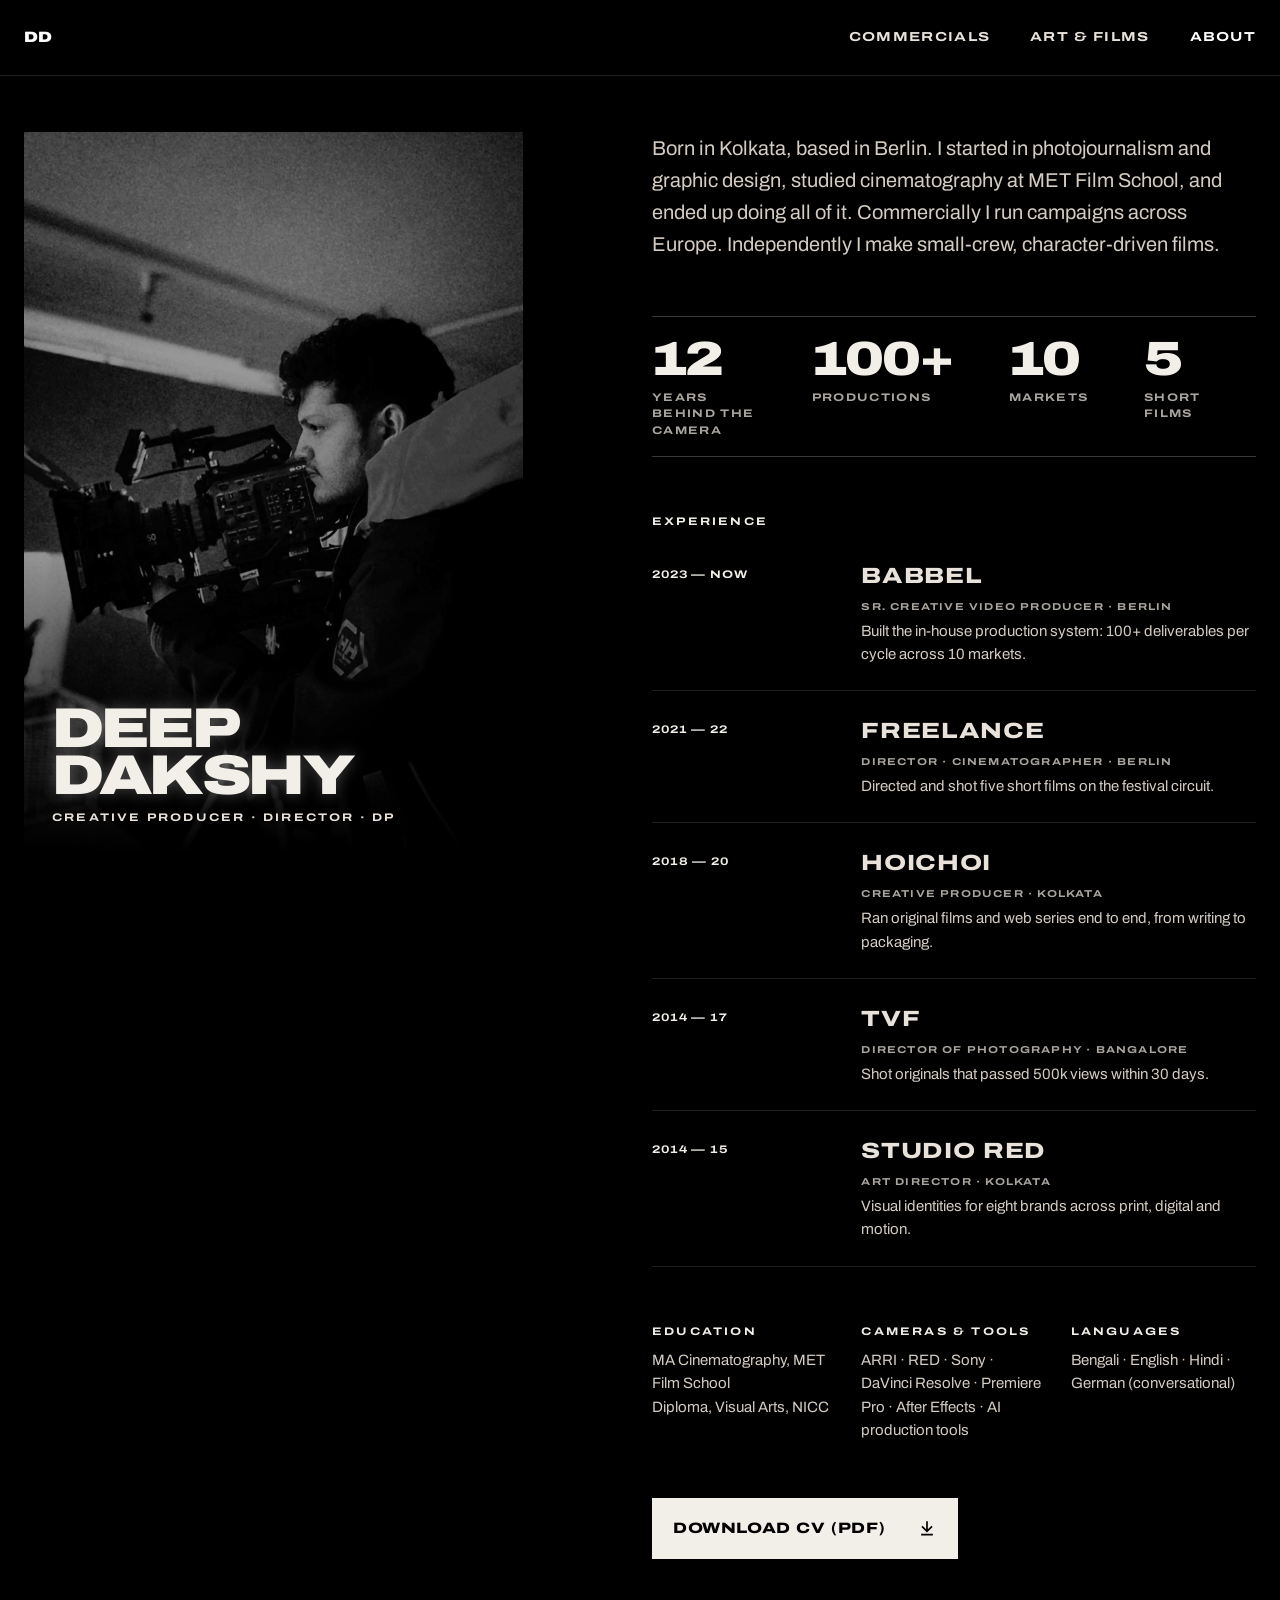
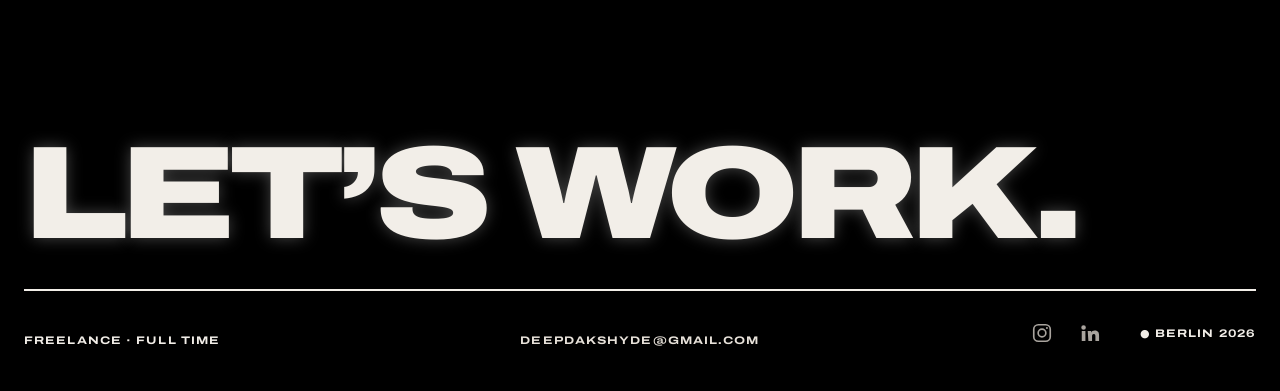
==== commit 217d1c11: "Add files via upload" ====
--- a/about.html
+++ b/about.html
@@ -89,7 +89,7 @@
     <span class="t-label t-red">Freelance · Full time</span>
     <a class="footer__email" href="mailto:deepdakshyde@gmail.com" data-email-text>DEEPDAKSHYDE@GMAIL.COM</a>
     <div class="footer__links">
-      <div><a class="social" href="https://www.instagram.com/de3pdakshy/" rel="noopener" aria-label="Instagram"><svg viewBox="0 0 24 24" width="22" height="22" fill="none" stroke="currentColor" stroke-width="1.8" aria-hidden="true"><rect x="3" y="3" width="18" height="18" rx="5"/><circle cx="12" cy="12" r="4.2"/><circle cx="17.4" cy="6.6" r="1.1" fill="currentColor" stroke="none"/></svg></a><a class="social" href="https://www.linkedin.com/in/deep-dakshy-a23316113/" rel="noopener" aria-label="LinkedIn"><svg viewBox="0 0 24 24" width="22" height="22" fill="currentColor" aria-hidden="true"><path d="M4.98 3.5a2.5 2.5 0 1 1 0 5 2.5 2.5 0 0 1 0-5zM3 9.75h4v11H3zM9.5 9.75h3.8v1.6h.06c.53-.95 1.83-1.95 3.77-1.95 4.03 0 4.77 2.5 4.77 5.75v5.6h-4v-4.96c0-1.18-.02-2.7-1.7-2.7-1.7 0-1.96 1.26-1.96 2.6v5.06h-4z"/></svg></a></div>
+      <div><a class="social" href="https://www.instagram.com/deedakshy/" rel="noopener" aria-label="Instagram"><svg viewBox="0 0 24 24" width="22" height="22" fill="none" stroke="currentColor" stroke-width="1.8" aria-hidden="true"><rect x="3" y="3" width="18" height="18" rx="5"/><circle cx="12" cy="12" r="4.2"/><circle cx="17.4" cy="6.6" r="1.1" fill="currentColor" stroke="none"/></svg></a><a class="social" href="https://www.linkedin.com/in/deep-dakshy-a23316113/" rel="noopener" aria-label="LinkedIn"><svg viewBox="0 0 24 24" width="22" height="22" fill="currentColor" aria-hidden="true"><path d="M4.98 3.5a2.5 2.5 0 1 1 0 5 2.5 2.5 0 0 1 0-5zM3 9.75h4v11H3zM9.5 9.75h3.8v1.6h.06c.53-.95 1.83-1.95 3.77-1.95 4.03 0 4.77 2.5 4.77 5.75v5.6h-4v-4.96c0-1.18-.02-2.7-1.7-2.7-1.7 0-1.96 1.26-1.96 2.6v5.06h-4z"/></svg></a></div>
       <span class="t-red">● BERLIN <span data-year>2026</span></span>
     </div>
   </div>
--- a/css/site.css
+++ b/css/site.css
@@ -326,3 +326,36 @@
   .hero__body { flex: 1; }
   .scroll-cue { margin-top: auto; padding-top: 24px; }
 }
+
+/* ── /hi link page (QR on business cards) — fits one phone screen ── */
+.hi__wrap { max-width: 520px; margin: 0 auto; padding: 0 var(--pad); height: 100vh; height: 100svh; min-height: 520px; display: flex; flex-direction: column; }
+.hi__top { display: flex; justify-content: space-between; align-items: center; padding: 4px 0; }
+.hi__head { padding-top: clamp(8px, 3vh, 32px); display: flex; flex-direction: column; gap: 8px; }
+.hi__head > .t-label { display: none; }
+.hi__name { font-size: clamp(44px, 14vw, 76px); }
+.hi__role { margin: 4px 0 0; font-weight: 700; font-stretch: 125%; font-size: clamp(9.5px, 3vw, 11.5px); letter-spacing: .12em; color: var(--text-2); }
+.hi__save { margin-top: clamp(10px, 2.2vh, 20px); width: 100%; padding: 15px 18px; font-size: 14px; }
+.hi__latest { padding-top: clamp(16px, 3.4vh, 32px); }
+.hi__label { margin: 0 0 10px; color: var(--muted); }
+.hi .grid-h, .hi__grid { display: grid; grid-template-columns: repeat(2, minmax(0, 1fr)); gap: 10px; }
+.hi .card { gap: 8px; }
+.hi .card__title { font-size: 12px; line-height: 1.15; }
+.hi .card__meta { flex-direction: column; gap: 3px; }
+.hi .card__sub { font-size: 9px; }
+.hi .card__play { width: 12px; height: 12px; right: 8px; bottom: 8px; }
+.hi__links { margin-top: clamp(16px, 3.4vh, 32px); border-top: 1px solid var(--line); }
+.hi__link { display: flex; justify-content: space-between; align-items: center; min-height: 44px; padding: 0; border-bottom: 1px solid var(--line); font-weight: 800; font-stretch: 125%; font-size: 15px; letter-spacing: .04em; }
+.hi__link svg { flex: none; transition: transform .3s cubic-bezier(.2,.7,.2,1); }
+@media (hover: hover) and (pointer: fine) { .hi__link:hover { color: #fff; } .hi__link:hover svg { transform: translate(3px, -3px); } }
+.hi__foot { margin-top: auto; padding: 14px 0 16px; display: flex; justify-content: space-between; }
+.hi__foot .t-label { font-size: 9.5px; letter-spacing: .1em; }
+@media (min-width: 900px) { :root { --pad: 24px; } .hi__top { padding: 14px 0; } }
+@media (max-height: 780px) {
+  .hi__name { font-size: clamp(40px, 12.5vw, 64px); }
+  .hi__head { padding-top: 6px; gap: 6px; }
+  .hi__save { padding: 13px 18px; margin-top: 10px; }
+  .hi__latest, .hi__links { padding-top: 0; margin-top: 18px; }
+  .hi__latest { margin-top: 16px; }
+  .hi__link { min-height: 40px; font-size: 14px; }
+  .hi__foot { padding: 10px 0 12px; }
+}
